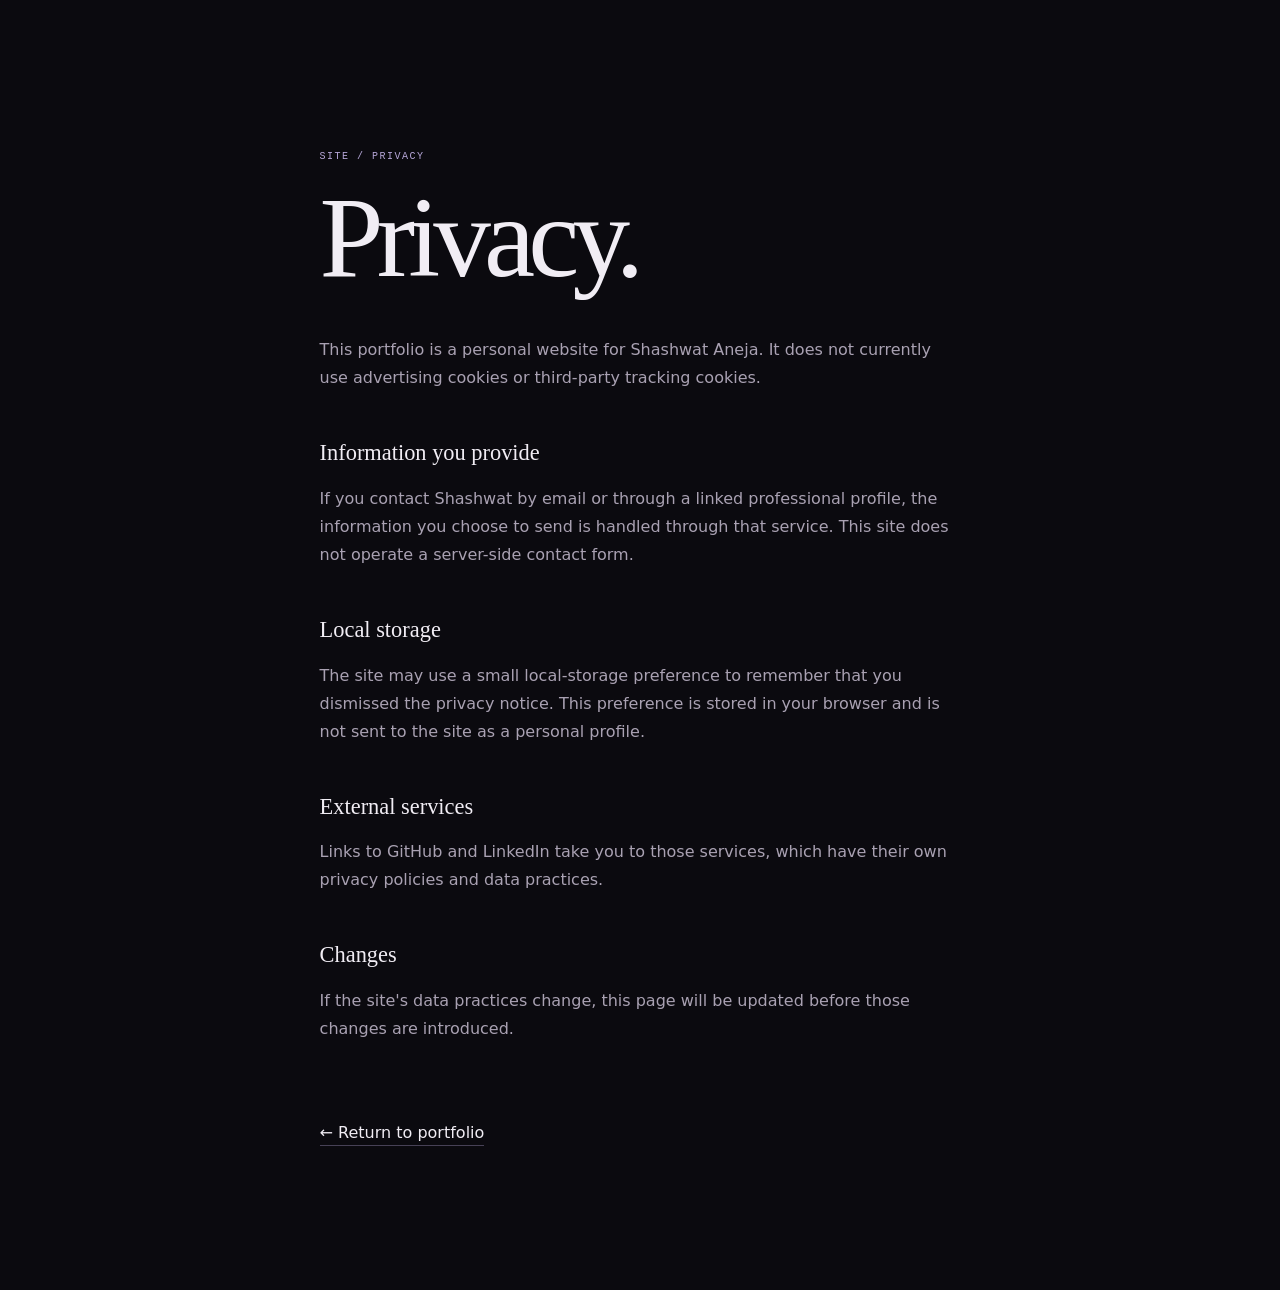
==== privacy.html @ f7f4de7e "Web" ====
<!doctype html>
<html lang="en">
<head>
<meta charset="utf-8">
<meta name="viewport" content="width=device-width,initial-scale=1">
<meta name="robots" content="index,follow">
<meta name="description" content="Privacy information for Shashwat Aneja's portfolio website.">
<meta name="theme-color" content="#0B0A0F">
<link rel="canonical" href="https://shashwataneja.com/privacy.html">
<link rel="icon" href="assets/icons/favicon.svg" type="image/svg+xml">
<link rel="icon" href="assets/icons/favicon-32.png" sizes="32x32" type="image/png">
<link rel="apple-touch-icon" href="assets/icons/apple-touch-icon.png">
<meta property="og:type" content="website">
<meta property="og:title" content="Privacy | Shashwat Aneja">
<meta property="og:description" content="Privacy information for Shashwat Aneja's portfolio website.">
<meta property="og:image" content="https://shashwataneja.com/assets/og/shashwat-aneja-portfolio.png">
<meta name="twitter:card" content="summary_large_image">
<meta name="twitter:image" content="https://shashwataneja.com/assets/og/shashwat-aneja-portfolio.png">
<title>Privacy | Shashwat Aneja</title>
<style>:root{--void:#0B0A0F;--text:#F1EDF4;--secondary:#A9A1B2;--lav:#B7A7D9}*{box-sizing:border-box}body{margin:0;min-height:100svh;background:var(--void);color:var(--text);font-family:system-ui,-apple-system,"Segoe UI",sans-serif}.wrap{max-width:820px;margin:auto;padding:9rem 7vw}.mono{font:10px monospace;letter-spacing:.15em;text-transform:uppercase;color:var(--lav)}h1{font:400 clamp(4rem,9vw,8rem)/.88 Georgia,serif;letter-spacing:-.06em;margin:1.5rem 0 3rem}h2{font:400 1.4rem Georgia,serif;margin-top:3rem}p,li{max-width:680px;color:var(--secondary);line-height:1.75}a{color:var(--text);text-decoration:none;border-bottom:1px solid rgba(183,167,217,.35);padding-bottom:.2rem}.back{display:inline-block;margin-top:4rem}</style>
</head>
<body><main class="wrap"><span class="mono">SITE / PRIVACY</span><h1>Privacy.</h1><p>This portfolio is a personal website for Shashwat Aneja. It does not currently use advertising cookies or third-party tracking cookies.</p><h2>Information you provide</h2><p>If you contact Shashwat by email or through a linked professional profile, the information you choose to send is handled through that service. This site does not operate a server-side contact form.</p><h2>Local storage</h2><p>The site may use a small local-storage preference to remember that you dismissed the privacy notice. This preference is stored in your browser and is not sent to the site as a personal profile.</p><h2>External services</h2><p>Links to GitHub and LinkedIn take you to those services, which have their own privacy policies and data practices.</p><h2>Changes</h2><p>If the site's data practices change, this page will be updated before those changes are introduced.</p><a class="back" href="/">← Return to portfolio</a></main></body></html>
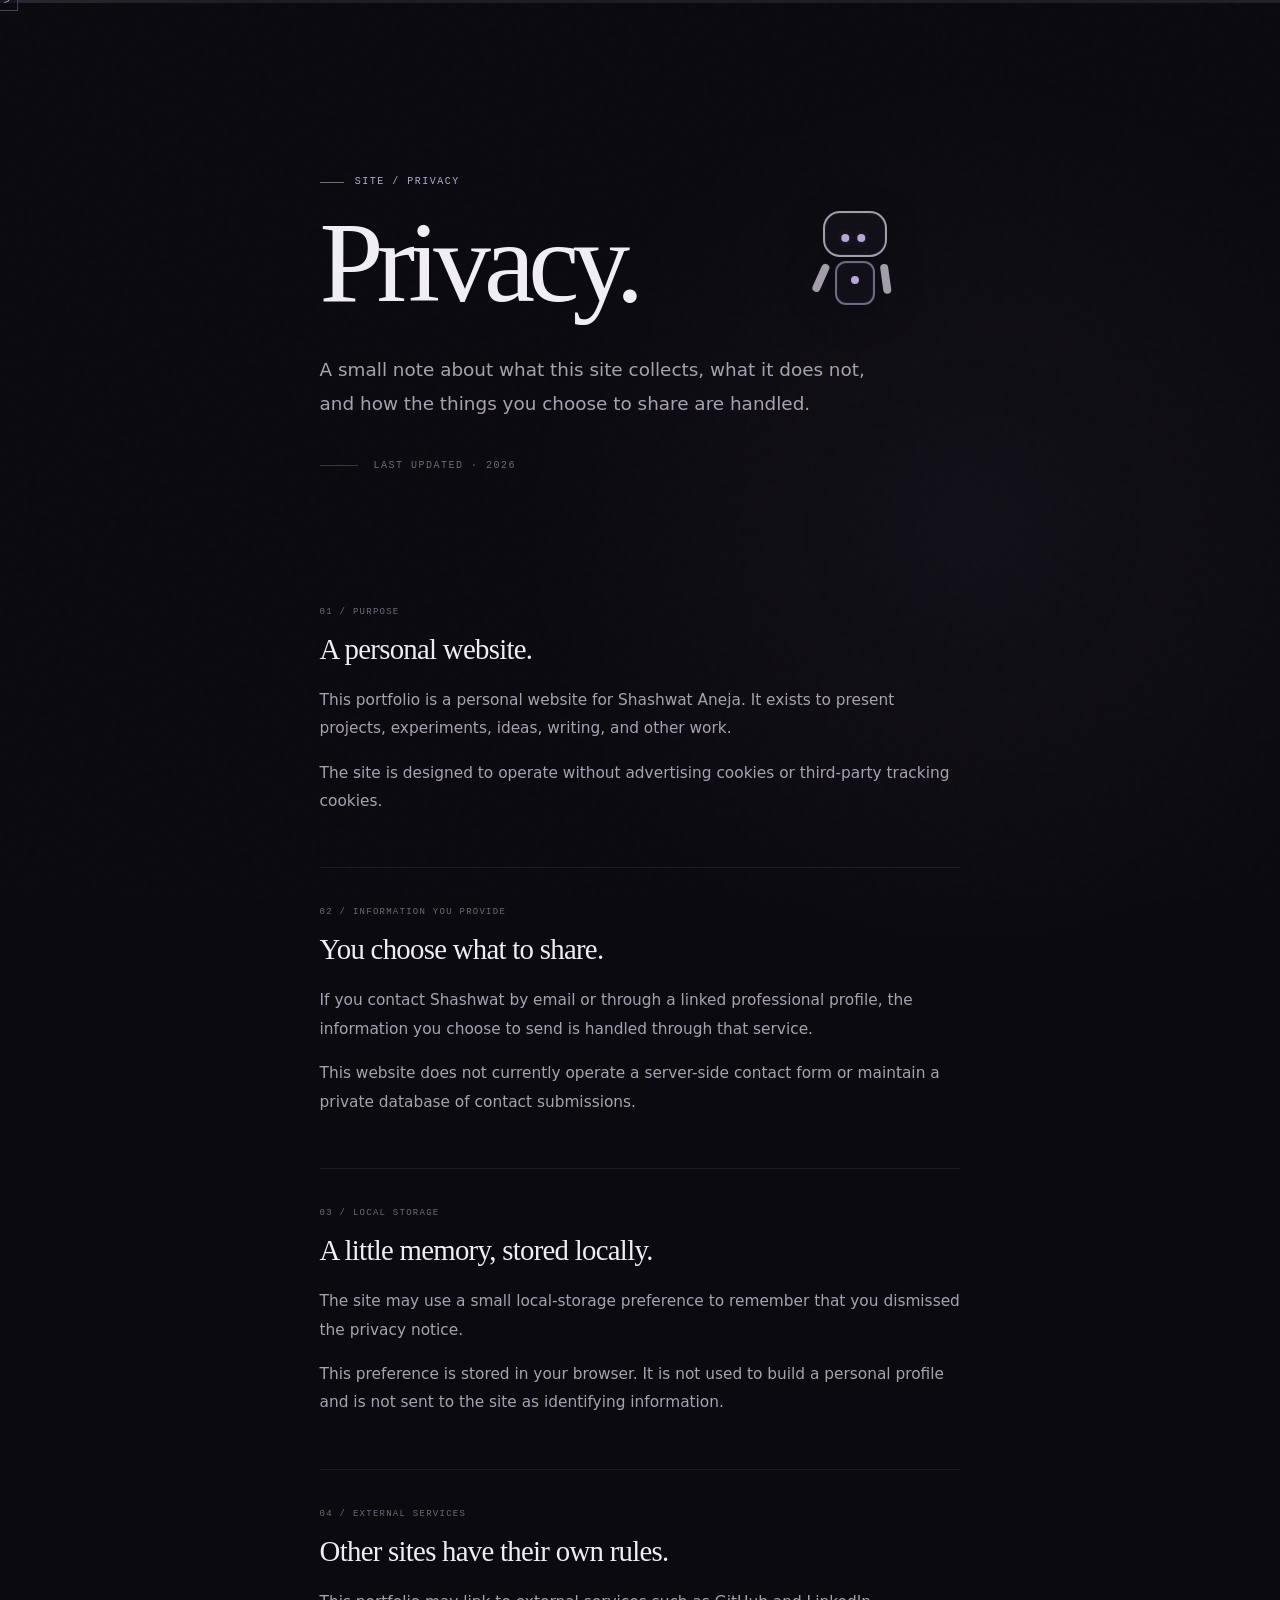
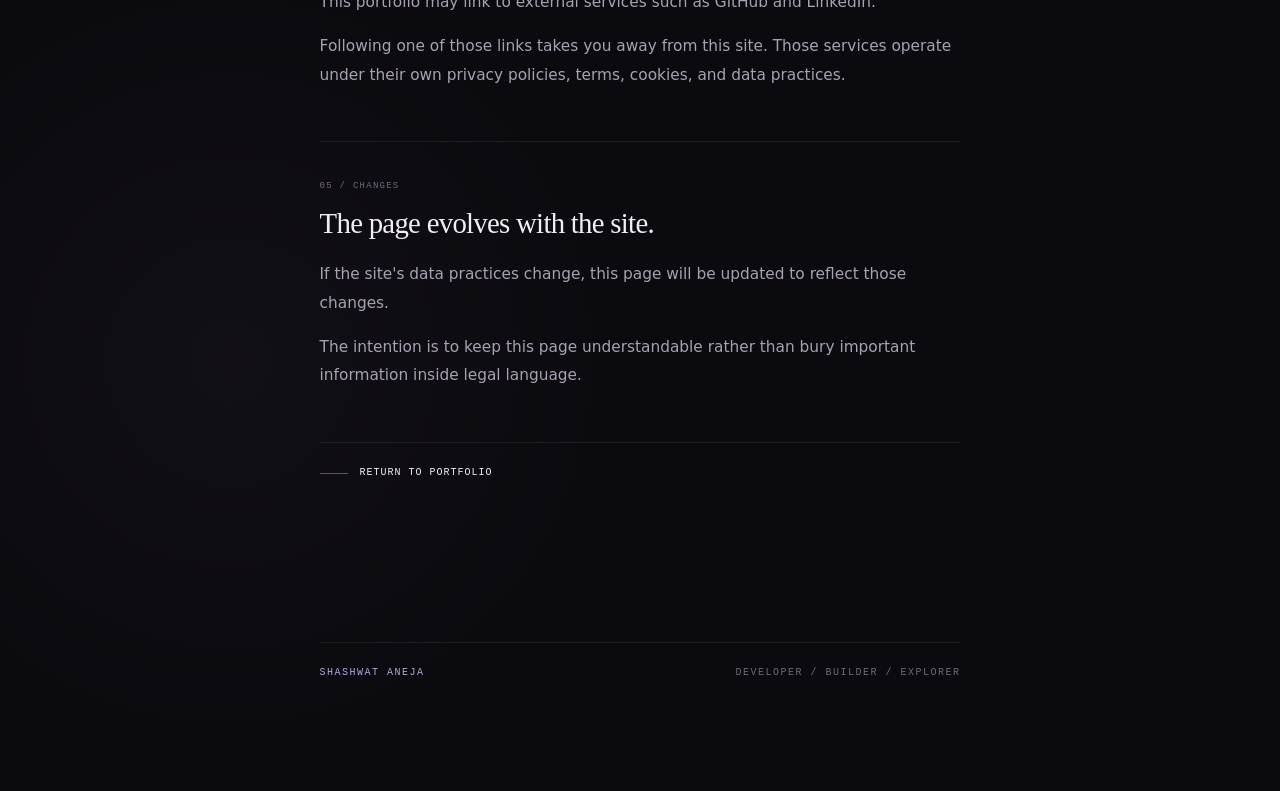
==== commit dbb04b51: "Enhance privacy.html with SEO and styling improvements Added meta tags for SEO and social sharing, i" ====
--- a/privacy.html
+++ b/privacy.html
@@ -6,17 +6,1578 @@
 <meta name="robots" content="index,follow">
 <meta name="description" content="Privacy information for Shashwat Aneja's portfolio website.">
 <meta name="theme-color" content="#0B0A0F">
+
 <link rel="canonical" href="https://shashwataneja.com/privacy.html">
+
 <link rel="icon" href="assets/icons/favicon.svg" type="image/svg+xml">
 <link rel="icon" href="assets/icons/favicon-32.png" sizes="32x32" type="image/png">
 <link rel="apple-touch-icon" href="assets/icons/apple-touch-icon.png">
+
 <meta property="og:type" content="website">
 <meta property="og:title" content="Privacy | Shashwat Aneja">
 <meta property="og:description" content="Privacy information for Shashwat Aneja's portfolio website.">
 <meta property="og:image" content="https://shashwataneja.com/assets/og/shashwat-aneja-portfolio.png">
+
 <meta name="twitter:card" content="summary_large_image">
+<meta name="twitter:title" content="Privacy | Shashwat Aneja">
+<meta name="twitter:description" content="Privacy information for Shashwat Aneja's portfolio website.">
 <meta name="twitter:image" content="https://shashwataneja.com/assets/og/shashwat-aneja-portfolio.png">
+
 <title>Privacy | Shashwat Aneja</title>
-<style>:root{--void:#0B0A0F;--text:#F1EDF4;--secondary:#A9A1B2;--lav:#B7A7D9}*{box-sizing:border-box}body{margin:0;min-height:100svh;background:var(--void);color:var(--text);font-family:system-ui,-apple-system,"Segoe UI",sans-serif}.wrap{max-width:820px;margin:auto;padding:9rem 7vw}.mono{font:10px monospace;letter-spacing:.15em;text-transform:uppercase;color:var(--lav)}h1{font:400 clamp(4rem,9vw,8rem)/.88 Georgia,serif;letter-spacing:-.06em;margin:1.5rem 0 3rem}h2{font:400 1.4rem Georgia,serif;margin-top:3rem}p,li{max-width:680px;color:var(--secondary);line-height:1.75}a{color:var(--text);text-decoration:none;border-bottom:1px solid rgba(183,167,217,.35);padding-bottom:.2rem}.back{display:inline-block;margin-top:4rem}</style>
+
+<style>
+/* =========================================================
+   FOUNDATION
+   ========================================================= */
+
+:root{
+  --void:#0B0A0F;
+  --charcoal:#1A1823;
+  --shadow-lavender:#6B5B7C;
+  --lavender:#B7A7D9;
+  --fog:#DCCDDC;
+  --stone:#E7DFD6;
+  --sage:#A7C4B0;
+  --ember:#B8846A;
+
+  --text-primary:#F1EDF4;
+  --text-secondary:#A9A1B2;
+  --text-muted:#70697A;
+
+  --ease:cubic-bezier(.22,.61,.36,1);
+}
+
+*{
+  box-sizing:border-box;
+}
+
+html{
+  scroll-behavior:smooth;
+  background:var(--void);
+}
+
+body{
+  margin:0;
+  min-height:100svh;
+  background:
+    radial-gradient(
+      circle at 76% 22%,
+      rgba(107,91,124,.08),
+      transparent 28rem
+    ),
+    radial-gradient(
+      circle at 18% 82%,
+      rgba(183,167,217,.035),
+      transparent 24rem
+    ),
+    var(--void);
+  color:var(--text-primary);
+  font-family:
+    Inter,
+    ui-sans-serif,
+    system-ui,
+    -apple-system,
+    BlinkMacSystemFont,
+    "Segoe UI",
+    sans-serif;
+  overflow-x:hidden;
+}
+
+body::before{
+  content:"";
+  position:fixed;
+  inset:0;
+  pointer-events:none;
+  z-index:1;
+  opacity:.035;
+  background-image:url("data:image/svg+xml,%3Csvg viewBox='0 0 180 180' xmlns='http://www.w3.org/2000/svg'%3E%3Cfilter id='n'%3E%3CfeTurbulence type='fractalNoise' baseFrequency='.8' numOctaves='4' stitchTiles='stitch'/%3E%3C/filter%3E%3Crect width='100%25' height='100%25' filter='url(%23n)' opacity='.45'/%3E%3C/svg%3E");
+}
+
+::selection{
+  background:var(--lavender);
+  color:var(--void);
+}
+
+a{
+  color:inherit;
+}
+
+
+/* =========================================================
+   SCROLL CODE BAR
+   ========================================================= */
+
+.scroll-codebar{
+  position:fixed;
+  z-index:100;
+  top:0;
+  left:0;
+  right:0;
+  height:3px;
+  pointer-events:none;
+}
+
+.scroll-codebar__track{
+  position:relative;
+  height:100%;
+  background:rgba(220,205,220,.09);
+}
+
+.scroll-codebar__fill{
+  position:absolute;
+  inset:0 auto 0 0;
+  width:calc(var(--scroll-progress,0) * 100%);
+  background:var(--lavender);
+  transform-origin:left center;
+}
+
+.scroll-codebar__code{
+  position:absolute;
+  top:50%;
+  left:calc(var(--scroll-progress,0) * 100%);
+  transform:translate(-50%,-50%);
+
+  display:grid;
+  place-items:center;
+
+  min-width:30px;
+  height:18px;
+  padding:0 .35rem;
+
+  color:var(--text-primary);
+  background:var(--void);
+  border:1px solid rgba(183,167,217,.35);
+
+  font:7px/1 "IBM Plex Mono",ui-monospace,SFMono-Regular,Menlo,monospace;
+  letter-spacing:.02em;
+
+  transition:left .12s linear;
+}
+
+.scroll-codebar::after{
+  content:"";
+  position:absolute;
+  inset:0;
+  background:
+    linear-gradient(
+      90deg,
+      rgba(183,167,217,.12),
+      transparent 20%,
+      transparent 80%,
+      rgba(183,167,217,.05)
+    );
+  opacity:.65;
+}
+
+
+/* =========================================================
+   PAGE
+   ========================================================= */
+
+.page{
+  position:relative;
+  z-index:2;
+  min-height:100svh;
+}
+
+.wrap{
+  width:min(820px,100%);
+  margin:0 auto;
+  padding:
+    clamp(8rem,15vw,11rem)
+    clamp(1.5rem,7vw,7rem)
+    7rem;
+}
+
+.page-intro{
+  position:relative;
+  margin-bottom:6rem;
+}
+
+.mono{
+  font:10px/1.2 "IBM Plex Mono",ui-monospace,SFMono-Regular,Menlo,monospace;
+  letter-spacing:.15em;
+  text-transform:uppercase;
+  color:var(--lavender);
+}
+
+.page-index{
+  display:flex;
+  align-items:center;
+  gap:.7rem;
+}
+
+.page-index::before{
+  content:"";
+  display:block;
+  width:24px;
+  height:1px;
+  background:var(--lavender);
+  opacity:.6;
+}
+
+h1{
+  margin:1.5rem 0 2.5rem;
+
+  font:
+    400 clamp(4rem,9vw,8rem)/.88
+    Georgia,
+    "Times New Roman",
+    serif;
+
+  letter-spacing:-.06em;
+}
+
+.intro-line{
+  width:min(570px,100%);
+  margin:0;
+
+  color:var(--text-secondary);
+  font-size:clamp(1rem,1.7vw,1.15rem);
+  line-height:1.8;
+}
+
+.page-meta{
+  display:flex;
+  align-items:center;
+  gap:1rem;
+  margin-top:2.5rem;
+  color:var(--text-muted);
+}
+
+.page-meta::before{
+  content:"";
+  width:38px;
+  height:1px;
+  background:rgba(183,167,217,.28);
+}
+
+
+/* =========================================================
+   CONTENT
+   ========================================================= */
+
+.policy{
+  position:relative;
+}
+
+.policy-section{
+  position:relative;
+  padding:2.5rem 0 3.25rem;
+  border-top:1px solid rgba(220,205,220,.09);
+}
+
+.policy-section:first-child{
+  border-top:0;
+}
+
+.policy-number{
+  display:block;
+  margin-bottom:1rem;
+
+  font:
+    9px/1
+    "IBM Plex Mono",
+    ui-monospace,
+    SFMono-Regular,
+    Menlo,
+    monospace;
+
+  letter-spacing:.14em;
+  color:var(--text-muted);
+}
+
+h2{
+  margin:0 0 1.25rem;
+
+  color:var(--text-primary);
+
+  font:
+    400 clamp(1.35rem,2.5vw,1.8rem)/1.15
+    Georgia,
+    "Times New Roman",
+    serif;
+
+  letter-spacing:-.025em;
+}
+
+p,
+li{
+  max-width:680px;
+  color:var(--text-secondary);
+  font-size:.96rem;
+  line-height:1.85;
+}
+
+p{
+  margin:0 0 1rem;
+}
+
+p:last-child{
+  margin-bottom:0;
+}
+
+ul{
+  margin:1rem 0 0;
+  padding-left:1.3rem;
+}
+
+li{
+  margin:.55rem 0;
+}
+
+strong{
+  color:var(--text-primary);
+  font-weight:500;
+}
+
+
+/* =========================================================
+   RETURN LINK
+   ========================================================= */
+
+.back-wrap{
+  padding-top:1rem;
+}
+
+.back{
+  display:inline-flex;
+  align-items:center;
+  gap:.75rem;
+
+  color:var(--text-primary);
+  text-decoration:none;
+
+  font:
+    10px/1
+    "IBM Plex Mono",
+    ui-monospace,
+    SFMono-Regular,
+    Menlo,
+    monospace;
+
+  letter-spacing:.1em;
+  text-transform:uppercase;
+
+  transition:
+    color .25s ease,
+    gap .25s var(--ease);
+}
+
+.back::before{
+  content:"";
+  width:28px;
+  height:1px;
+  background:rgba(183,167,217,.45);
+
+  transition:
+    width .25s var(--ease),
+    background .25s ease;
+}
+
+.back:hover{
+  color:var(--lavender);
+  gap:1rem;
+}
+
+.back:hover::before{
+  width:40px;
+  background:var(--lavender);
+}
+
+
+/* =========================================================
+   FOOTER
+   ========================================================= */
+
+.page-footer{
+  display:flex;
+  justify-content:space-between;
+  align-items:center;
+  gap:2rem;
+
+  margin-top:7rem;
+  padding-top:1.5rem;
+
+  border-top:1px solid rgba(220,205,220,.09);
+
+  color:var(--text-muted);
+}
+
+.page-footer span:last-child{
+  color:var(--text-muted);
+}
+
+
+/* =========================================================
+   GUIDE ROBOT
+   IMPORTANT: this is the original V13 structure.
+   ========================================================= */
+
+.guide-robot{
+  position:fixed;
+
+  /*
+   * Inline left/top in the markup provides a safe initial
+   * position even before JavaScript starts.
+   */
+  left:78vw;
+  top:30vh;
+
+  width:112px;
+  height:124px;
+
+  z-index:80;
+  pointer-events:auto;
+
+  filter:drop-shadow(0 10px 18px rgba(0,0,0,.22));
+
+  transform:
+    translate(-50%,-50%)
+    scale(var(--robot-scale,1));
+
+  transform-origin:center center;
+
+  user-select:none;
+  will-change:left,top,transform;
+}
+
+.guide-robot__antenna,
+.guide-robot__neck,
+.guide-robot__hand,
+.guide-robot__leg,
+.guide-robot__foot,
+.guide-robot__signal,
+.guide-robot__label{
+  display:none!important;
+}
+
+.guide-robot__head{
+  position:absolute;
+
+  left:24px;
+  top:16px;
+
+  width:64px;
+  height:46px;
+
+  border:2px solid rgba(220,213,226,.72);
+  border-radius:17px;
+
+  background:rgba(18,16,24,.96);
+
+  clip-path:none;
+
+  box-shadow:
+    inset 0 0 0 1px rgba(183,167,217,.08);
+
+  transition:transform .24s var(--ease);
+}
+
+.guide-robot__eye{
+  position:absolute;
+
+  top:20px;
+
+  width:8px;
+  height:8px;
+
+  border:0;
+  border-radius:50%;
+
+  background:var(--lavender);
+
+  box-shadow:0 0 8px rgba(183,167,217,.18);
+
+  transition:
+    transform .18s ease,
+    opacity .2s ease;
+}
+
+.guide-robot__eye:first-child{
+  left:18px;
+}
+
+.guide-robot__eye:last-child{
+  right:18px;
+}
+
+.guide-robot__body{
+  position:absolute;
+
+  left:36px;
+  top:66px;
+
+  width:40px;
+  height:44px;
+
+  border:2px solid rgba(183,167,217,.58);
+  border-radius:11px;
+
+  background:rgba(18,16,24,.96);
+
+  clip-path:none;
+
+  box-shadow:
+    inset 0 0 0 1px rgba(183,167,217,.06);
+}
+
+.guide-robot__panel{
+  display:none;
+}
+
+.guide-robot__indicator{
+  position:absolute;
+
+  left:14px;
+  top:13px;
+
+  width:8px;
+  height:8px;
+
+  border-radius:50%;
+
+  background:var(--lavender);
+
+  box-shadow:none;
+}
+
+.guide-robot__arm{
+  position:absolute;
+
+  top:69px;
+
+  width:8px;
+  height:30px;
+
+  border:0;
+  border-radius:6px;
+
+  background:rgba(220,213,226,.72);
+
+  transform-origin:50% 8%;
+
+  transition:transform .3s var(--ease);
+}
+
+.guide-robot__arm--left{
+  left:23px;
+  transform:rotate(18deg);
+}
+
+.guide-robot__arm--right{
+  right:23px;
+  transform:rotate(-18deg);
+}
+
+
+/* =========================================================
+   ROBOT STATES
+   ========================================================= */
+
+.guide-robot.is-idle .guide-robot__arm--left{
+  transform:rotate(24deg);
+}
+
+.guide-robot.is-idle .guide-robot__arm--right{
+  transform:rotate(-8deg);
+}
+
+.guide-robot.is-rest .guide-robot__arm--left{
+  transform:rotate(2deg);
+}
+
+.guide-robot.is-rest .guide-robot__arm--right{
+  transform:rotate(-2deg);
+}
+
+.guide-robot.is-moving .guide-robot__arm--left{
+  transform:rotate(-30deg);
+}
+
+.guide-robot.is-moving .guide-robot__arm--right{
+  transform:rotate(28deg);
+}
+
+.guide-robot.is-observing .guide-robot__arm--left{
+  transform:rotate(-52deg);
+}
+
+.guide-robot.is-observing .guide-robot__arm--right{
+  transform:rotate(10deg);
+}
+
+.guide-robot.is-celebrate .guide-robot__arm--left{
+  transform:rotate(-68deg);
+}
+
+.guide-robot.is-celebrate .guide-robot__arm--right{
+  transform:rotate(68deg);
+}
+
+.guide-robot.is-hovered .guide-robot__head{
+  transform:rotate(-4deg) translateY(-2px);
+}
+
+.guide-robot.is-hovered .guide-robot__eye{
+  transform:scale(1.18);
+}
+
+.guide-robot.is-hovered .guide-robot__arm--right{
+  animation:robotWaveSimple .65s ease-in-out infinite alternate;
+}
+
+.guide-robot.is-celebrate .guide-robot__arm--left{
+  animation:farewellWaveSimpleLeft .9s ease-in-out infinite alternate;
+}
+
+.guide-robot.is-celebrate .guide-robot__arm--right{
+  animation:farewellWaveSimpleRight .9s ease-in-out infinite alternate;
+}
+
+.guide-robot.is-celebrate .guide-robot__eye{
+  box-shadow:0 0 10px rgba(183,167,217,.55);
+}
+
+.guide-robot.is-celebrate .guide-robot__indicator{
+  box-shadow:0 0 10px rgba(183,167,217,.55);
+}
+
+.guide-robot.is-hovered::after{
+  content:"oh, hi ♥️";
+
+  position:absolute;
+
+  left:56px;
+  top:-3px;
+
+  transform:translate(-50%,-100%);
+
+  font:
+    7px/1
+    "IBM Plex Mono",
+    ui-monospace,
+    SFMono-Regular,
+    Menlo,
+    monospace;
+
+  letter-spacing:.08em;
+  color:var(--lavender);
+  white-space:nowrap;
+
+  opacity:.9;
+
+  animation:helloBobSimple 1.4s ease-in-out infinite;
+}
+
+.guide-robot.is-celebrate::after{
+  content:"thanks for exploring 💖";
+
+  position:absolute;
+
+  left:56px;
+  top:5px;
+
+  transform:translate(-50%,-100%);
+
+  font:
+    7px/1
+    "IBM Plex Mono",
+    ui-monospace,
+    SFMono-Regular,
+    Menlo,
+    monospace;
+
+  letter-spacing:.08em;
+  color:var(--lavender);
+  white-space:nowrap;
+
+  animation:helloBobSimple 1.4s ease-in-out infinite;
+}
+
+@keyframes robotWaveSimple{
+  from{
+    transform:rotate(18deg);
+  }
+  to{
+    transform:rotate(52deg);
+  }
+}
+
+@keyframes farewellWaveSimpleLeft{
+  from{
+    transform:rotate(-62deg);
+  }
+  to{
+    transform:rotate(-78deg);
+  }
+}
+
+@keyframes farewellWaveSimpleRight{
+  from{
+    transform:rotate(62deg);
+  }
+  to{
+    transform:rotate(78deg);
+  }
+}
+
+@keyframes helloBobSimple{
+  0%,100%{
+    opacity:.45;
+    transform:translate(-50%,calc(-100% + 2px));
+  }
+
+  50%{
+    opacity:1;
+    transform:translate(-50%,-100%);
+  }
+}
+
+
+/* =========================================================
+   RESPONSIVE
+   ========================================================= */
+
+@media(max-width:700px){
+
+  .wrap{
+    padding-top:7rem;
+    padding-bottom:5rem;
+  }
+
+  .page-intro{
+    margin-bottom:4rem;
+  }
+
+  .policy-section{
+    padding:2rem 0 2.5rem;
+  }
+
+  .page-footer{
+    align-items:flex-start;
+    flex-direction:column;
+    gap:.7rem;
+    margin-top:5rem;
+  }
+
+  .guide-robot{
+    --robot-scale:.78;
+  }
+}
+
+@media(max-width:600px){
+
+  .guide-robot{
+    width:88px;
+    height:102px;
+
+    --robot-scale:.82;
+  }
+
+  .guide-robot__head{
+    left:19px;
+    top:13px;
+    width:50px;
+    height:36px;
+    border-radius:13px;
+  }
+
+  .guide-robot__eye{
+    top:15px;
+    width:6px;
+    height:6px;
+  }
+
+  .guide-robot__eye:first-child{
+    left:14px;
+  }
+
+  .guide-robot__eye:last-child{
+    right:14px;
+  }
+
+  .guide-robot__body{
+    left:28px;
+    top:52px;
+    width:32px;
+    height:36px;
+    border-radius:9px;
+  }
+
+  .guide-robot__indicator{
+    left:11px;
+    top:11px;
+    width:6px;
+    height:6px;
+  }
+
+  .guide-robot__arm{
+    top:54px;
+    width:7px;
+    height:24px;
+  }
+
+  .guide-robot__arm--left{
+    left:18px;
+  }
+
+  .guide-robot__arm--right{
+    right:18px;
+  }
+
+  .scroll-codebar__code{
+    min-width:25px;
+    height:16px;
+    font-size:6px;
+  }
+}
+
+@media(prefers-reduced-motion:reduce){
+
+  html{
+    scroll-behavior:auto;
+  }
+
+  .guide-robot.is-hovered .guide-robot__arm--right,
+  .guide-robot.is-celebrate .guide-robot__arm--left,
+  .guide-robot.is-celebrate .guide-robot__arm--right,
+  .guide-robot.is-hovered::after,
+  .guide-robot.is-celebrate::after{
+    animation:none!important;
+  }
+
+  .guide-robot{
+    transition:none!important;
+  }
+}
+</style>
 </head>
-<body><main class="wrap"><span class="mono">SITE / PRIVACY</span><h1>Privacy.</h1><p>This portfolio is a personal website for Shashwat Aneja. It does not currently use advertising cookies or third-party tracking cookies.</p><h2>Information you provide</h2><p>If you contact Shashwat by email or through a linked professional profile, the information you choose to send is handled through that service. This site does not operate a server-side contact form.</p><h2>Local storage</h2><p>The site may use a small local-storage preference to remember that you dismissed the privacy notice. This preference is stored in your browser and is not sent to the site as a personal profile.</p><h2>External services</h2><p>Links to GitHub and LinkedIn take you to those services, which have their own privacy policies and data practices.</p><h2>Changes</h2><p>If the site's data practices change, this page will be updated before those changes are introduced.</p><a class="back" href="/">← Return to portfolio</a></main></body></html>
+
+<body>
+
+<!-- =======================================================
+     SCROLL PROGRESS
+     ======================================================= -->
+
+<div
+  class="scroll-codebar"
+  data-scroll-codebar
+  role="progressbar"
+  aria-label="Page progress"
+  aria-valuemin="0"
+  aria-valuemax="100"
+  aria-valuenow="0"
+>
+  <div class="scroll-codebar__track">
+    <span class="scroll-codebar__fill"></span>
+    <span class="scroll-codebar__code mono">&lt;/&gt;</span>
+  </div>
+</div>
+
+
+<!-- =======================================================
+     GUIDE ROBOT
+     Exact V13 structure preserved.
+     Inline position prevents top-left fallback before JS.
+     ======================================================= -->
+
+<div
+  class="guide-robot"
+  data-guide-robot
+  aria-hidden="true"
+  style="left:78vw;top:30vh;"
+>
+  <div class="guide-robot__antenna"></div>
+
+  <div class="guide-robot__head">
+    <span class="guide-robot__eye"></span>
+    <span class="guide-robot__eye"></span>
+  </div>
+
+  <div class="guide-robot__neck"></div>
+
+  <div class="guide-robot__body">
+    <span class="guide-robot__panel"></span>
+    <span class="guide-robot__indicator"></span>
+  </div>
+
+  <div class="guide-robot__arm guide-robot__arm--left"></div>
+  <div class="guide-robot__arm guide-robot__arm--right"></div>
+
+  <div class="guide-robot__hand guide-robot__hand--left"></div>
+  <div class="guide-robot__hand guide-robot__hand--right"></div>
+
+  <div class="guide-robot__leg guide-robot__leg--left"></div>
+  <div class="guide-robot__leg guide-robot__leg--right"></div>
+
+  <div class="guide-robot__foot guide-robot__foot--left"></div>
+  <div class="guide-robot__foot guide-robot__foot--right"></div>
+
+  <div class="guide-robot__signal"></div>
+
+  <span class="guide-robot__label mono" data-guide-label>
+    FOLLOWING
+  </span>
+</div>
+
+
+<!-- =======================================================
+     PAGE
+     ======================================================= -->
+
+<main class="page">
+
+  <div class="wrap">
+
+    <header class="page-intro">
+
+      <div class="page-index mono">
+        SITE / PRIVACY
+      </div>
+
+      <h1>Privacy.</h1>
+
+      <p class="intro-line">
+        A small note about what this site collects, what it does not,
+        and how the things you choose to share are handled.
+      </p>
+
+      <div class="page-meta mono">
+        Last updated · 2026
+      </div>
+
+    </header>
+
+
+    <div class="policy">
+
+      <section class="policy-section">
+
+        <span class="policy-number mono">
+          01 / PURPOSE
+        </span>
+
+        <h2>A personal website.</h2>
+
+        <p>
+          This portfolio is a personal website for Shashwat Aneja.
+          It exists to present projects, experiments, ideas, writing,
+          and other work.
+        </p>
+
+        <p>
+          The site is designed to operate without advertising cookies
+          or third-party tracking cookies.
+        </p>
+
+      </section>
+
+
+      <section class="policy-section">
+
+        <span class="policy-number mono">
+          02 / INFORMATION YOU PROVIDE
+        </span>
+
+        <h2>You choose what to share.</h2>
+
+        <p>
+          If you contact Shashwat by email or through a linked
+          professional profile, the information you choose to send
+          is handled through that service.
+        </p>
+
+        <p>
+          This website does not currently operate a server-side
+          contact form or maintain a private database of contact
+          submissions.
+        </p>
+
+      </section>
+
+
+      <section class="policy-section">
+
+        <span class="policy-number mono">
+          03 / LOCAL STORAGE
+        </span>
+
+        <h2>A little memory, stored locally.</h2>
+
+        <p>
+          The site may use a small local-storage preference to remember
+          that you dismissed the privacy notice.
+        </p>
+
+        <p>
+          This preference is stored in your browser. It is not used
+          to build a personal profile and is not sent to the site as
+          identifying information.
+        </p>
+
+      </section>
+
+
+      <section class="policy-section">
+
+        <span class="policy-number mono">
+          04 / EXTERNAL SERVICES
+        </span>
+
+        <h2>Other sites have their own rules.</h2>
+
+        <p>
+          This portfolio may link to external services such as
+          GitHub and LinkedIn.
+        </p>
+
+        <p>
+          Following one of those links takes you away from this site.
+          Those services operate under their own privacy policies,
+          terms, cookies, and data practices.
+        </p>
+
+      </section>
+
+
+      <section class="policy-section">
+
+        <span class="policy-number mono">
+          05 / CHANGES
+        </span>
+
+        <h2>The page evolves with the site.</h2>
+
+        <p>
+          If the site's data practices change, this page will be
+          updated to reflect those changes.
+        </p>
+
+        <p>
+          The intention is to keep this page understandable rather
+          than bury important information inside legal language.
+        </p>
+
+      </section>
+
+
+      <section class="policy-section back-wrap">
+
+        <a class="back" href="/">
+          <span>Return to portfolio</span>
+        </a>
+
+      </section>
+
+    </div>
+
+
+    <footer class="page-footer">
+
+      <span class="mono">
+        SHASHWAT ANEJA
+      </span>
+
+      <span class="mono">
+        DEVELOPER / BUILDER / EXPLORER
+      </span>
+
+    </footer>
+
+  </div>
+
+</main>
+
+
+<script>
+/* =========================================================
+   LEGAL PAGE EXPERIENCE
+   Self-contained version of the V13 interaction system.
+   ========================================================= */
+
+(function(){
+
+  "use strict";
+
+  const robot = document.querySelector("[data-guide-robot]");
+  const progressBar = document.querySelector("[data-scroll-codebar]");
+  const progressFill = document.querySelector(".scroll-codebar__fill");
+  const progressCode = document.querySelector(".scroll-codebar__code");
+
+  if(!robot){
+    return;
+  }
+
+
+  /* -------------------------------------------------------
+     State
+     ------------------------------------------------------- */
+
+  const reducedMotion = window.matchMedia(
+    "(prefers-reduced-motion: reduce)"
+  ).matches;
+
+  let viewportWidth = window.innerWidth;
+  let viewportHeight = window.innerHeight;
+
+  let targetX = viewportWidth * .78;
+  let targetY = viewportHeight * .30;
+
+  let currentX = targetX;
+  let currentY = targetY;
+
+  let mouseX = viewportWidth * .5;
+  let mouseY = viewportHeight * .5;
+
+  let lastScrollY = window.scrollY;
+  let lastScrollTime = performance.now();
+
+  let scrollVelocity = 0;
+  let lastState = "";
+
+  let hover = false;
+
+  let animationFrame = 0;
+
+
+  /* -------------------------------------------------------
+     Helpers
+     ------------------------------------------------------- */
+
+  function clamp(value,min,max){
+    return Math.max(min,Math.min(max,value));
+  }
+
+  function lerp(a,b,t){
+    return a + (b-a) * t;
+  }
+
+  function setState(state){
+
+    if(state === lastState){
+      return;
+    }
+
+    robot.classList.remove(
+      "is-idle",
+      "is-rest",
+      "is-moving",
+      "is-observing",
+      "is-celebrate"
+    );
+
+    robot.classList.add("is-" + state);
+
+    lastState = state;
+  }
+
+
+  /* -------------------------------------------------------
+     Scroll progress
+     ------------------------------------------------------- */
+
+  function updateProgress(){
+
+    const documentHeight =
+      document.documentElement.scrollHeight;
+
+    const maxScroll =
+      documentHeight - window.innerHeight;
+
+    const progress =
+      maxScroll > 0
+        ? clamp(window.scrollY / maxScroll,0,1)
+        : 0;
+
+    document.documentElement.style.setProperty(
+      "--scroll-progress",
+      progress
+    );
+
+    if(progressBar){
+      progressBar.setAttribute(
+        "aria-valuenow",
+        Math.round(progress * 100)
+      );
+    }
+
+    if(progressFill){
+      progressFill.style.width =
+        (progress * 100) + "%";
+    }
+
+    if(progressCode){
+      progressCode.style.left =
+        (progress * 100) + "%";
+    }
+
+    return progress;
+  }
+
+
+  /* -------------------------------------------------------
+     Robot target
+     ------------------------------------------------------- */
+
+  function updateTarget(){
+
+    const progress = updateProgress();
+
+    viewportWidth = window.innerWidth;
+    viewportHeight = window.innerHeight;
+
+    /*
+     * The robot travels through the legal page as the user
+     * reads. It does not simply follow the scroll position.
+     *
+     * The path is intentionally asymmetric so it feels
+     * authored rather than like a generic progress animation.
+     */
+
+    const pathX =
+      lerp(
+        viewportWidth * .78,
+        viewportWidth * .20,
+        progress
+      );
+
+    const pathY =
+      viewportHeight *
+      (
+        .30 +
+        Math.sin(progress * Math.PI * 1.35) * .24
+      );
+
+    targetX = clamp(
+      pathX,
+      90,
+      viewportWidth - 90
+    );
+
+    targetY = clamp(
+      pathY,
+      90,
+      viewportHeight - 90
+    );
+  }
+
+
+  /* -------------------------------------------------------
+     Scroll state
+     ------------------------------------------------------- */
+
+  function handleScroll(){
+
+    const now = performance.now();
+    const currentScrollY = window.scrollY;
+
+    const delta =
+      currentScrollY - lastScrollY;
+
+    const elapsed =
+      Math.max(16,now - lastScrollTime);
+
+    scrollVelocity =
+      delta / elapsed;
+
+    lastScrollY = currentScrollY;
+    lastScrollTime = now;
+
+    updateTarget();
+
+    if(Math.abs(scrollVelocity) > .08){
+      setState("moving");
+    }
+  }
+
+
+  /* -------------------------------------------------------
+     Mouse tracking
+     ------------------------------------------------------- */
+
+  function handlePointerMove(event){
+
+    mouseX = event.clientX;
+    mouseY = event.clientY;
+
+    const rect = robot.getBoundingClientRect();
+
+    const centerX =
+      rect.left + rect.width / 2;
+
+    const centerY =
+      rect.top + rect.height / 2;
+
+    const distance =
+      Math.hypot(
+        mouseX - centerX,
+        mouseY - centerY
+      );
+
+    if(distance < 130){
+      if(!hover){
+        hover = true;
+        robot.classList.add("is-hovered");
+      }
+    }else{
+      if(hover){
+        hover = false;
+        robot.classList.remove("is-hovered");
+      }
+    }
+  }
+
+
+  /* -------------------------------------------------------
+     Eye tracking
+     ------------------------------------------------------- */
+
+  function updateEyes(){
+
+    const eyes =
+      robot.querySelectorAll(".guide-robot__eye");
+
+    if(!eyes.length){
+      return;
+    }
+
+    const rect =
+      robot.getBoundingClientRect();
+
+    const centerX =
+      rect.left + rect.width / 2;
+
+    const centerY =
+      rect.top + 40;
+
+    const dx =
+      mouseX - centerX;
+
+    const dy =
+      mouseY - centerY;
+
+    const distance =
+      Math.max(1,Math.hypot(dx,dy));
+
+    const influence =
+      clamp(distance / 260,0,1);
+
+    const moveX =
+      (dx / distance) * 2.4 * influence;
+
+    const moveY =
+      (dy / distance) * 1.5 * influence;
+
+    eyes.forEach(function(eye){
+      eye.style.transform =
+        "translate(" +
+        moveX +
+        "px," +
+        moveY +
+        "px)";
+    });
+  }
+
+
+  /* -------------------------------------------------------
+     Robot rendering
+     ------------------------------------------------------- */
+
+  function render(){
+
+    /*
+     * Subtle breathing/drift.
+     *
+     * This is added to the target rather than accumulated
+     * every frame, preventing runaway drift.
+     */
+
+    const time =
+      performance.now() * .001;
+
+    const driftX =
+      reducedMotion
+        ? 0
+        : Math.sin(time * .65) * 5;
+
+    const driftY =
+      reducedMotion
+        ? 0
+        : Math.cos(time * .48) * 4;
+
+    const desiredX =
+      targetX + driftX;
+
+    const desiredY =
+      targetY + driftY;
+
+    const easing =
+      reducedMotion ? .2 : .065;
+
+    currentX =
+      lerp(currentX,desiredX,easing);
+
+    currentY =
+      lerp(currentY,desiredY,easing);
+
+    robot.style.left =
+      currentX + "px";
+
+    robot.style.top =
+      currentY + "px";
+
+    updateEyes();
+
+    /*
+     * Scroll velocity naturally decays.
+     */
+
+    scrollVelocity *= .92;
+
+    if(
+      Math.abs(scrollVelocity) < .015 &&
+      !hover
+    ){
+
+      const progress = updateProgress();
+
+      if(progress > .94){
+        setState("celebrate");
+      }else if(
+        Math.abs(Math.sin(time * .25)) > .86
+      ){
+        setState("observing");
+      }else if(
+        Math.abs(Math.sin(time * .17)) > .92
+      ){
+        setState("rest");
+      }else{
+        setState("idle");
+      }
+    }
+
+    animationFrame =
+      requestAnimationFrame(render);
+  }
+
+
+  /* -------------------------------------------------------
+     Resize
+     ------------------------------------------------------- */
+
+  function handleResize(){
+
+    viewportWidth = window.innerWidth;
+    viewportHeight = window.innerHeight;
+
+    updateTarget();
+
+    currentX =
+      clamp(
+        currentX,
+        70,
+        viewportWidth - 70
+      );
+
+    currentY =
+      clamp(
+        currentY,
+        70,
+        viewportHeight - 70
+      );
+  }
+
+
+  /* -------------------------------------------------------
+     Start
+     ------------------------------------------------------- */
+
+  updateProgress();
+  updateTarget();
+
+  /*
+   * Explicit initial position.
+   * This guarantees the robot starts in the intended
+   * location even if another stylesheet interferes.
+   */
+
+  currentX = targetX;
+  currentY = targetY;
+
+  robot.style.left =
+    currentX + "px";
+
+  robot.style.top =
+    currentY + "px";
+
+
+  window.addEventListener(
+    "scroll",
+    handleScroll,
+    {passive:true}
+  );
+
+  window.addEventListener(
+    "resize",
+    handleResize,
+    {passive:true}
+  );
+
+  window.addEventListener(
+    "pointermove",
+    handlePointerMove,
+    {passive:true}
+  );
+
+  /*
+   * Keep progress correct even when the page is loaded
+   * halfway down or restored from browser history.
+   */
+
+  window.addEventListener(
+    "pageshow",
+    function(){
+      updateProgress();
+      updateTarget();
+    }
+  );
+
+  /*
+   * Prevent a stale scroll state after the user stops.
+   */
+
+  window.addEventListener(
+    "scrollend",
+    function(){
+      scrollVelocity = 0;
+    },
+    {passive:true}
+  );
+
+
+  if(reducedMotion){
+    robot.classList.add("is-idle");
+  }
+
+
+  animationFrame =
+    requestAnimationFrame(render);
+
+
+  /* -------------------------------------------------------
+     Safety cleanup
+     ------------------------------------------------------- */
+
+  window.addEventListener(
+    "pagehide",
+    function(){
+      cancelAnimationFrame(animationFrame);
+    }
+  );
+
+})();
+</script>
+
+</body>
+</html>
